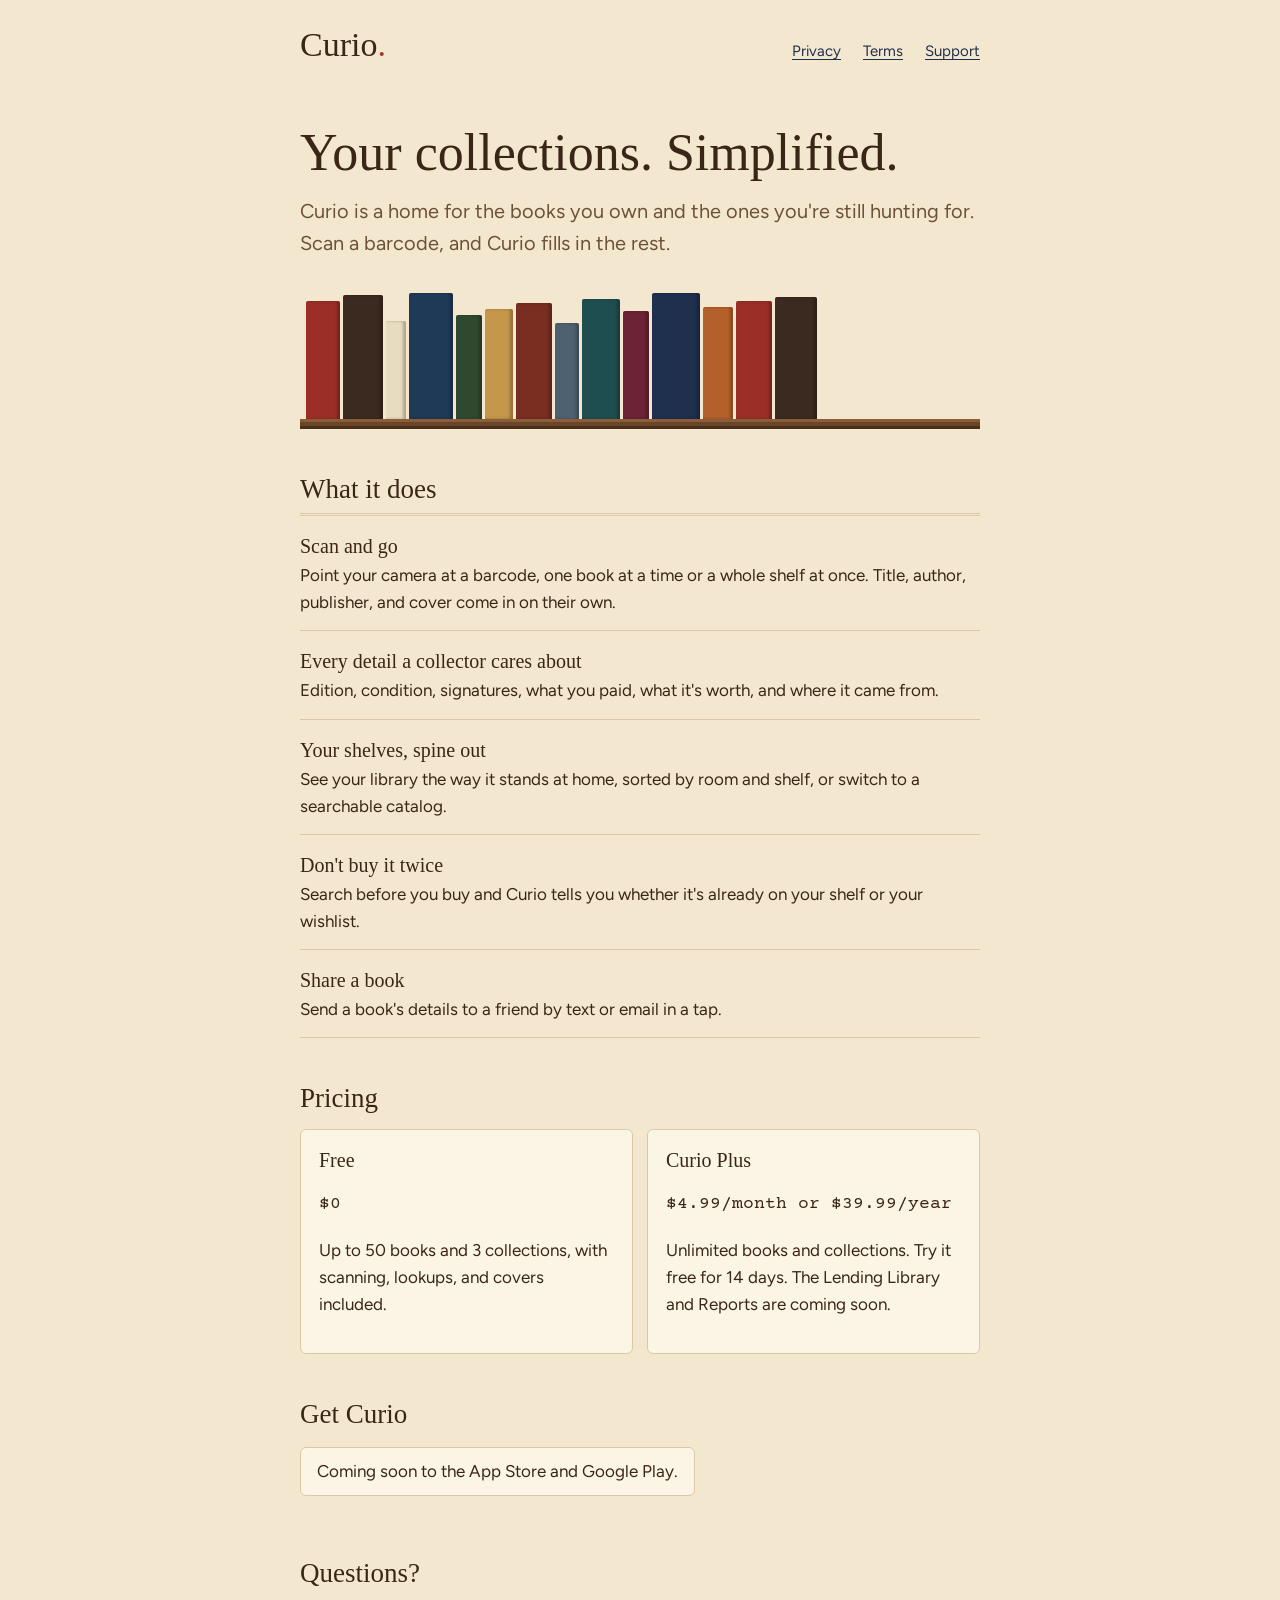
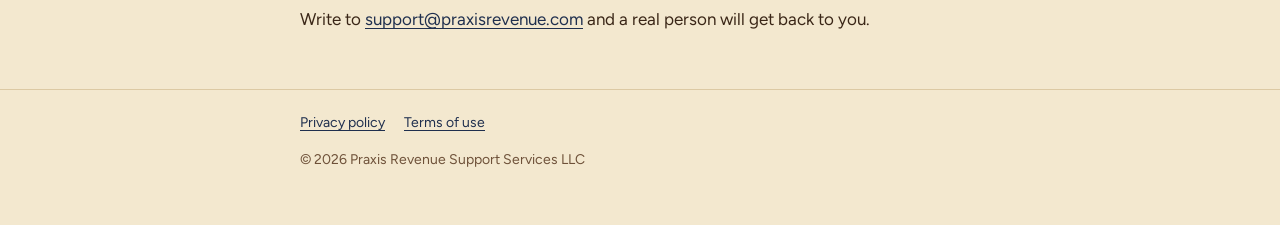
==== curio/index.html @ c0ea3e36 "Curio website: home page, privacy policy, terms of use Co-Authored-By: Claude Opus 5.5 <noreply@anth" ====
<!doctype html>
<html lang="en">
<head>
<meta charset="utf-8">
<meta name="viewport" content="width=device-width, initial-scale=1">
<title>Curio: Your collections. Simplified.</title>
<meta name="description" content="Curio is a home for your book collection: scan barcodes, track editions and condition, and see your library on the shelf.">
<link rel="preconnect" href="https://fonts.googleapis.com">
<link rel="preconnect" href="https://fonts.gstatic.com" crossorigin>
<link rel="stylesheet" href="https://fonts.googleapis.com/css2?family=IM+Fell+English&family=Figtree:wght@400;600&family=Courier+Prime&display=swap">
<link rel="stylesheet" href="style.css">
</head>
<body>
<header class="site">
  <div class="wrap">
    <a class="wordmark" href="./">Curio<span>.</span></a>
    <nav class="site" aria-label="Site">
      <a href="privacy/">Privacy</a>
      <a href="terms/">Terms</a>
      <a href="mailto:support@praxisrevenue.com">Support</a>
    </nav>
  </div>
  <div class="wrap"><hr class="rule"></div>
</header>

<main class="wrap">
  <h1>Your collections. Simplified.</h1>
  <p class="lede">Curio is a home for the books you own and the ones you're still hunting for. Scan a barcode, and Curio fills in the rest.</p>

  <div class="shelf" aria-hidden="true">
    <i style="width:34px;height:118px;background:#9B2F25"></i>
    <i style="width:40px;height:124px;background:#3B2A20"></i>
    <i style="width:20px;height:98px;background:#E8DCC0"></i>
    <i style="width:44px;height:126px;background:#1F3A57"></i>
    <i style="width:26px;height:104px;background:#2E4A2E"></i>
    <i style="width:28px;height:110px;background:#C4974A"></i>
    <i style="width:36px;height:116px;background:#7A2E22"></i>
    <i style="width:24px;height:96px;background:#4E6170"></i>
    <i style="width:38px;height:120px;background:#1F4E50"></i>
    <i style="width:26px;height:108px;background:#6B2335"></i>
    <i style="width:48px;height:126px;background:#1F2F4E"></i>
    <i style="width:30px;height:112px;background:#B4602A"></i>
    <i style="width:36px;height:118px;background:#9B2F25"></i>
    <i style="width:42px;height:122px;background:#3B2A20"></i>
  </div>
  <div class="ledge" aria-hidden="true"></div>

  <h2>What it does</h2>
  <ul class="features">
    <li><strong>Scan and go</strong>Point your camera at a barcode, one book at a time or a whole shelf at once. Title, author, publisher, and cover come in on their own.</li>
    <li><strong>Every detail a collector cares about</strong>Edition, condition, signatures, what you paid, what it's worth, and where it came from.</li>
    <li><strong>Your shelves, spine out</strong>See your library the way it stands at home, sorted by room and shelf, or switch to a searchable catalog.</li>
    <li><strong>Don't buy it twice</strong>Search before you buy and Curio tells you whether it's already on your shelf or your wishlist.</li>
    <li><strong>Share a book</strong>Send a book's details to a friend by text or email in a tap.</li>
  </ul>

  <h2>Pricing</h2>
  <div class="plans">
    <div class="plan">
      <h3>Free</h3>
      <p class="price">$0</p>
      <p>Up to 50 books and 3 collections, with scanning, lookups, and covers included.</p>
    </div>
    <div class="plan">
      <h3>Curio Plus</h3>
      <p class="price">$4.99/month or $39.99/year</p>
      <p>Unlimited books and collections. Try it free for 14 days. The Lending Library and Reports are coming soon.</p>
    </div>
  </div>

  <h2>Get Curio</h2>
  <p class="soon">Coming soon to the App Store and Google Play.</p>

  <h2>Questions?</h2>
  <p>Write to <a href="mailto:support@praxisrevenue.com">support@praxisrevenue.com</a> and a real person will get back to you.</p>
</main>

<footer class="site">
  <div class="wrap">
    <a href="privacy/">Privacy policy</a>
    <a href="terms/">Terms of use</a>
    <p>© 2026 Praxis Revenue Support Services LLC</p>
  </div>
</footer>
</body>
</html>
---- curio/style.css ----
:root {
  --bg: #F3E8CF;
  --surface: #FBF5E6;
  --text: #3A2617;
  --muted: #6E5139;
  --line: #DCC9A3;
  --navy: #1F2F4E;
  --rust: #A23A2B;
  --wood: #6B4528;
}
@media (prefers-color-scheme: dark) {
  :root {
    --bg: #141A26;
    --surface: #1C2332;
    --text: #EDE4D0;
    --muted: #B3A893;
    --line: #323B4E;
    --navy: #A9BCE0;
    --rust: #E08A6E;
    --wood: #8A5E3A;
  }
}
* { box-sizing: border-box; }
html { -webkit-text-size-adjust: 100%; }
body {
  margin: 0;
  background: var(--bg);
  color: var(--text);
  font: 17px/1.6 Figtree, system-ui, -apple-system, "Segoe UI", sans-serif;
}
a { color: var(--navy); text-underline-offset: 3px; }
a:hover { color: var(--rust); }
.wrap { max-width: 720px; margin: 0 auto; padding: 0 20px; }
header.site { padding: 28px 0 0; }
header.site .wrap { display: flex; justify-content: space-between; align-items: baseline; gap: 16px; flex-wrap: wrap; }
.wordmark { font-family: "IM Fell English", Georgia, serif; font-size: 34px; color: var(--text); text-decoration: none; line-height: 1; }
.wordmark span { color: var(--rust); }
nav.site a { margin-left: 18px; font-size: 15px; }
nav.site a:first-child { margin-left: 0; }
.rule { border: 0; border-top: 1px solid var(--line); border-bottom: 1px solid var(--line); height: 4px; margin: 14px 0 0; }
h1, h2, h3 { font-family: "IM Fell English", Georgia, serif; font-weight: 400; line-height: 1.2; }
h1 { font-size: clamp(34px, 7vw, 52px); margin: 40px 0 10px; }
h2 { font-size: 27px; margin: 44px 0 8px; }
h3 { font-size: 20px; margin: 26px 0 4px; }
p, li { max-width: 65ch; }
.lede { font-size: 20px; color: var(--muted); margin: 0 0 24px; }
.shelf { display: flex; align-items: flex-end; gap: 3px; height: 130px; padding: 0 6px; margin: 30px 0 0; overflow: hidden; }
.shelf i { display: block; border-radius: 2px 2px 0 0; box-shadow: inset -3px 0 3px rgba(0,0,0,.25); }
.ledge { height: 10px; background: var(--wood); border-top: 3px solid #8A5E3A; border-bottom: 3px solid #4A2F1B; }
.features { list-style: none; padding: 0; margin: 0; border-top: 3px double var(--line); }
.features li { padding: 14px 0; border-bottom: 1px solid var(--line); }
.features strong { font-family: "IM Fell English", Georgia, serif; font-weight: 400; font-size: 20px; display: block; }
.plans { display: grid; grid-template-columns: repeat(auto-fit, minmax(220px, 1fr)); gap: 14px; margin-top: 14px; }
.plan { background: var(--surface); border: 1px solid var(--line); border-radius: 6px; padding: 18px; }
.plan h3 { margin-top: 0; }
.price { font-family: "Courier Prime", "Courier New", monospace; font-size: 18px; }
.soon { display: inline-block; margin-top: 8px; padding: 10px 16px; border: 1px solid var(--line); border-radius: 6px; background: var(--surface); }
.doc h2 { font-size: 24px; margin-top: 34px; }
.meta { color: var(--muted); font-size: 15px; }
footer.site { margin: 56px 0 0; padding: 22px 0 40px; border-top: 1px solid var(--line); font-size: 14px; color: var(--muted); }
footer.site a { margin-right: 16px; }
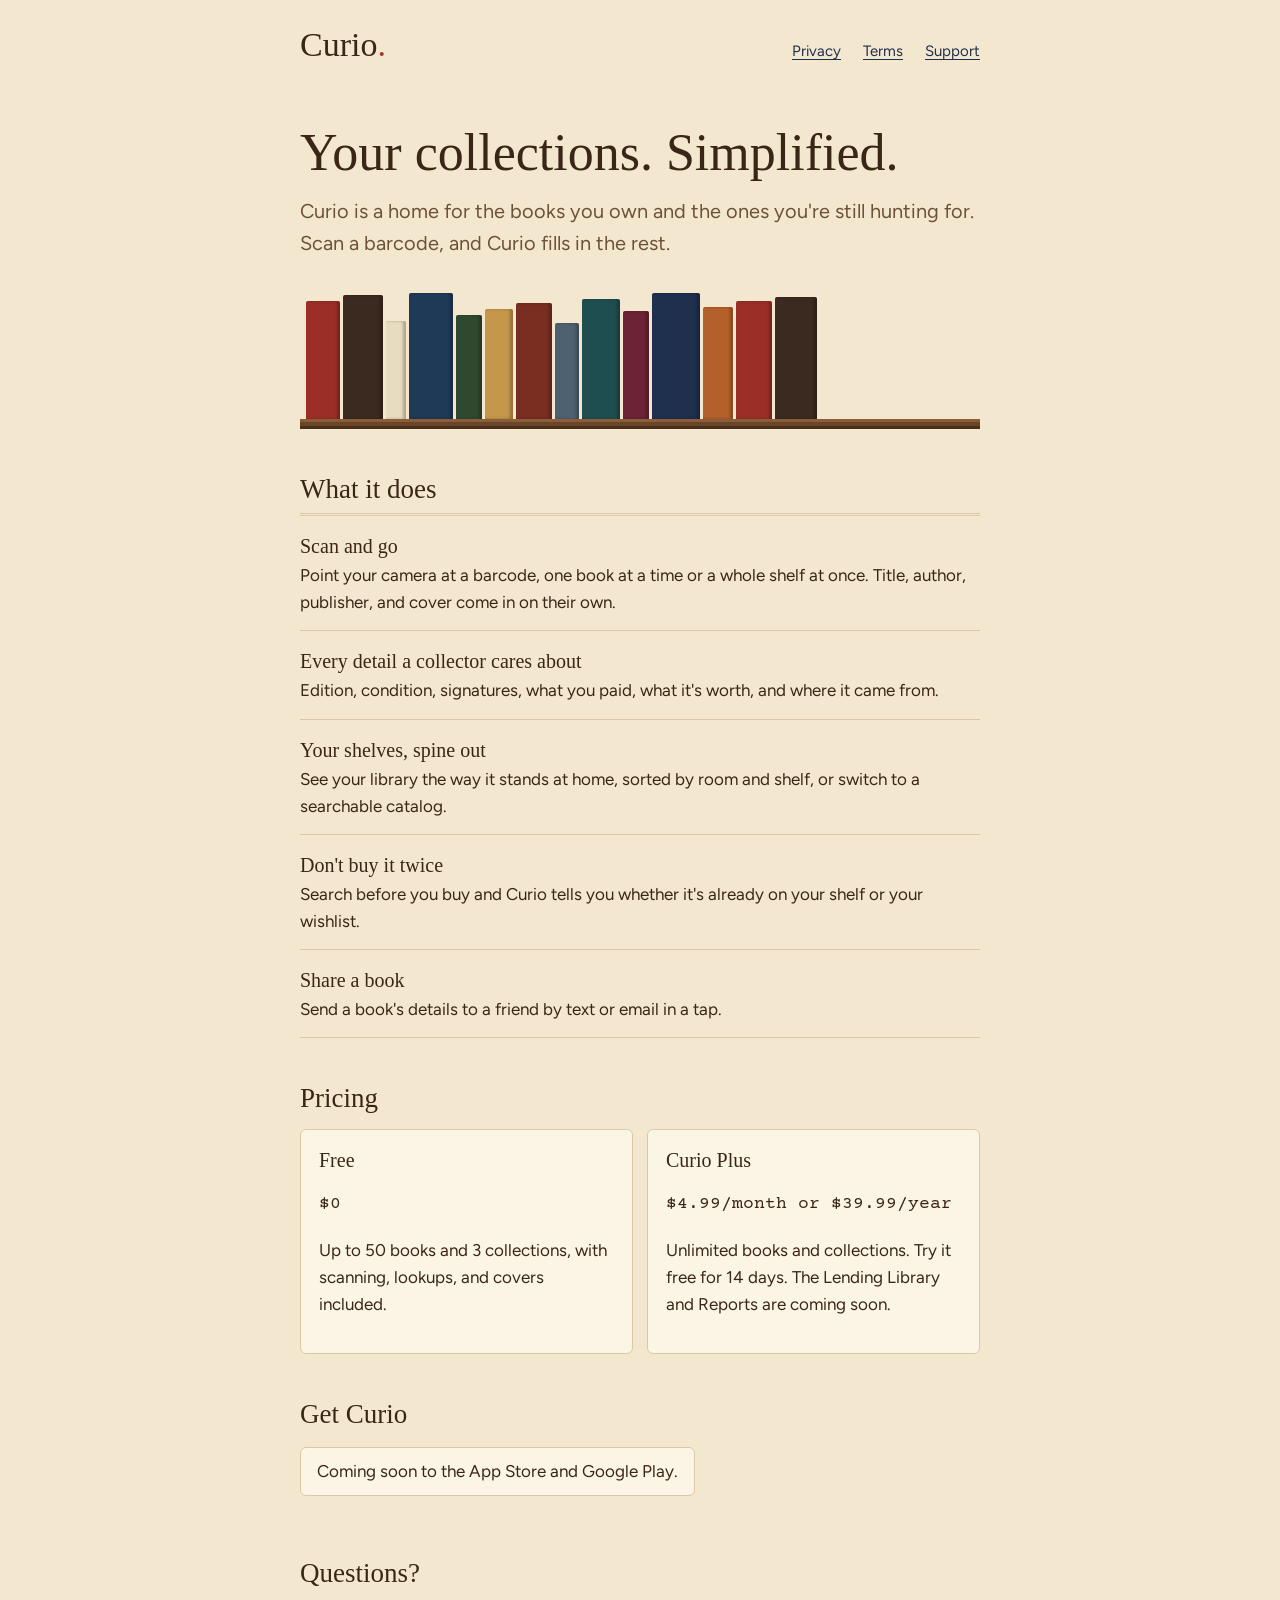
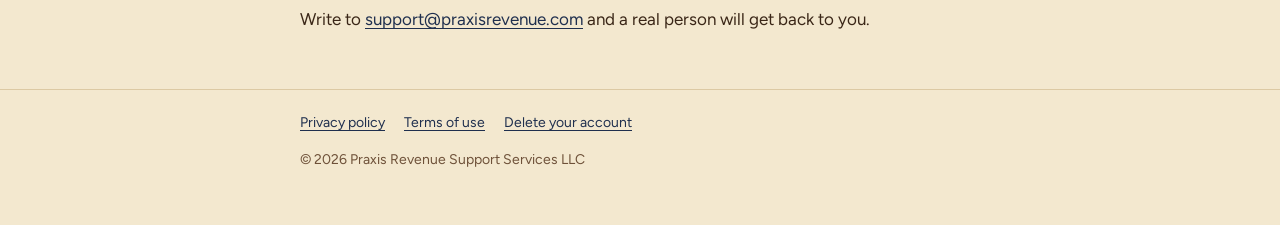
==== commit fb8d5fa9: "Account deletion page for Google Play Co-Authored-By: Claude Opus 5.5 <noreply@anthropic.com> Claude" ====
--- a/curio/index.html
+++ b/curio/index.html
@@ -79,6 +79,7 @@
   <div class="wrap">
     <a href="privacy/">Privacy policy</a>
     <a href="terms/">Terms of use</a>
+    <a href="delete-account/">Delete your account</a>
     <p>© 2026 Praxis Revenue Support Services LLC</p>
   </div>
 </footer>
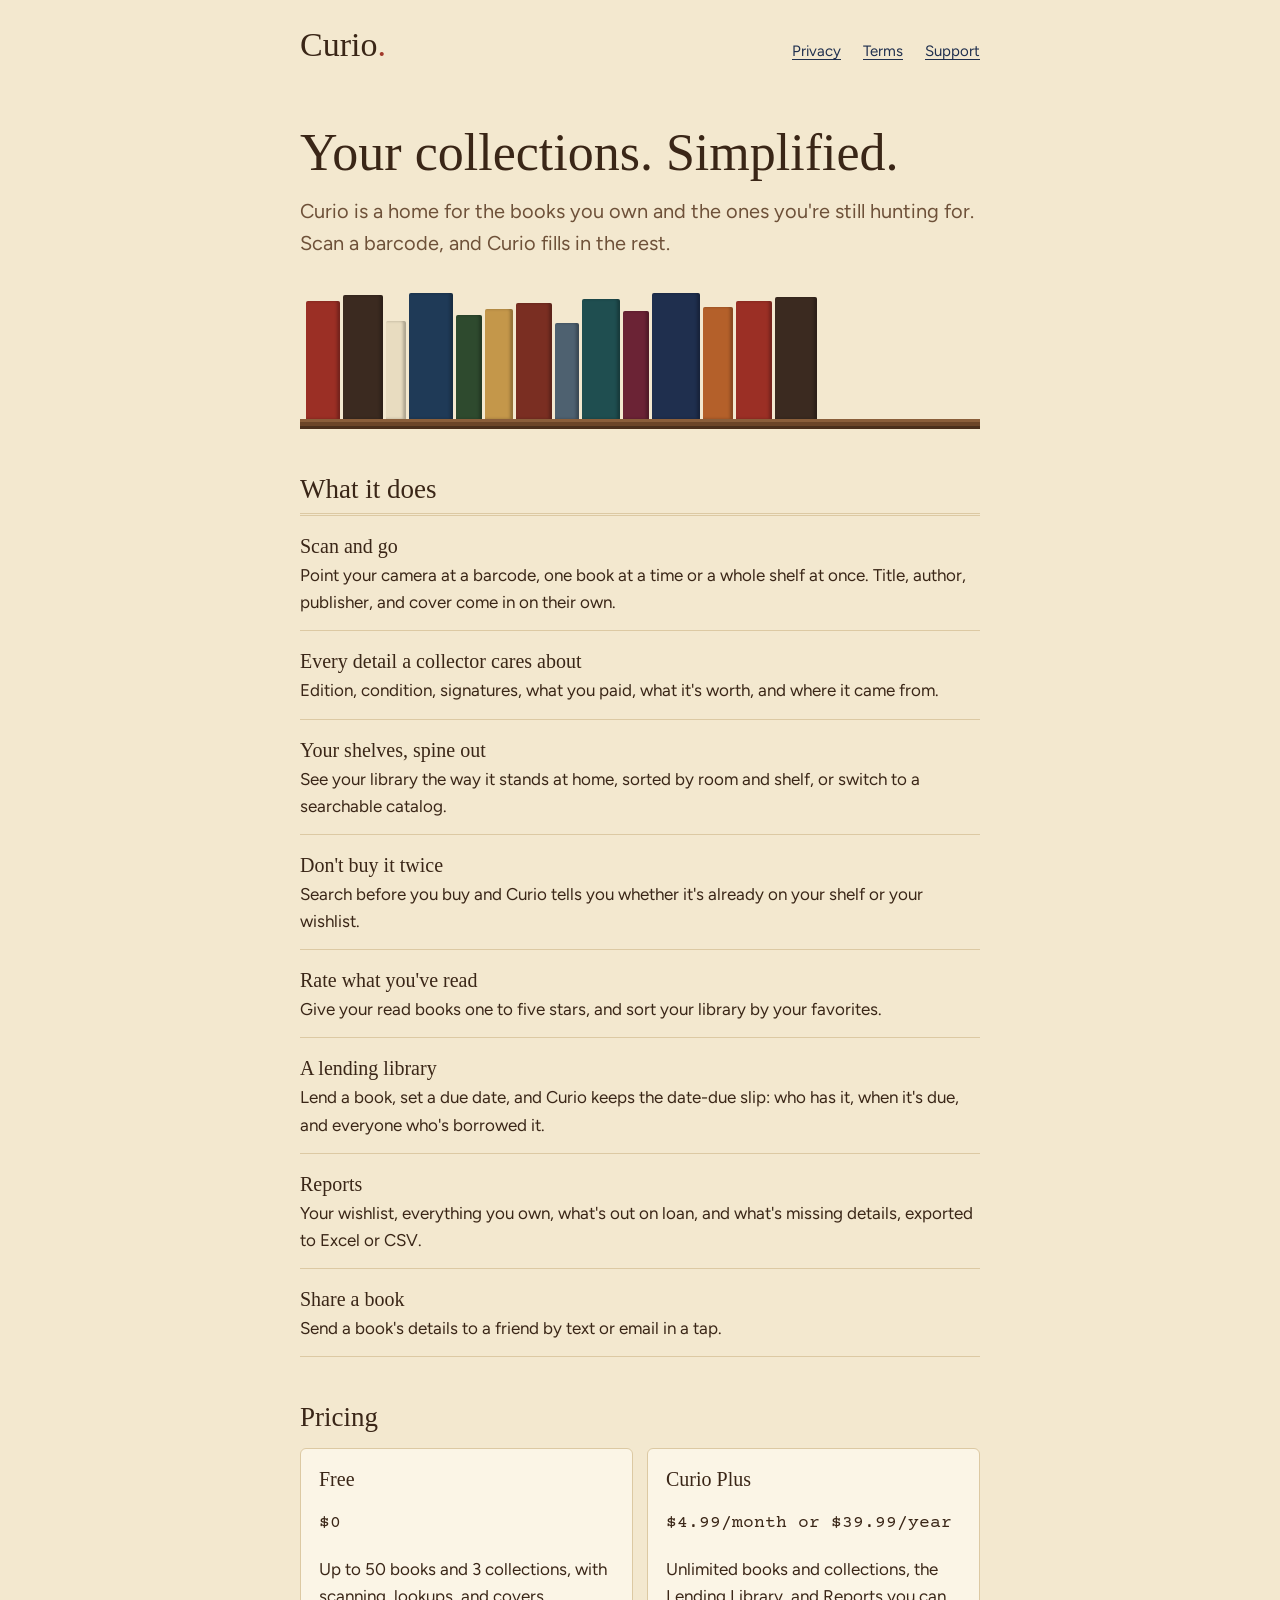
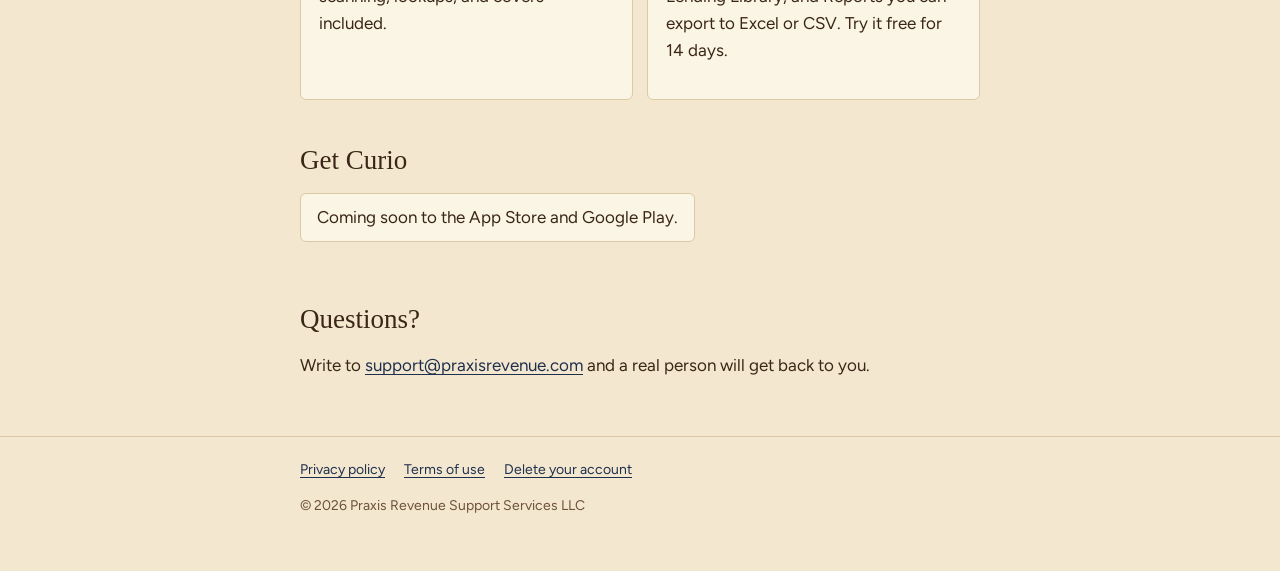
==== commit 67143c29: "Privacy policy: borrowers and contacts; home page: lending, ratings, reports Co-Authored-By: Claude " ====
--- a/curio/index.html
+++ b/curio/index.html
@@ -51,6 +51,9 @@
     <li><strong>Every detail a collector cares about</strong>Edition, condition, signatures, what you paid, what it's worth, and where it came from.</li>
     <li><strong>Your shelves, spine out</strong>See your library the way it stands at home, sorted by room and shelf, or switch to a searchable catalog.</li>
     <li><strong>Don't buy it twice</strong>Search before you buy and Curio tells you whether it's already on your shelf or your wishlist.</li>
+    <li><strong>Rate what you've read</strong>Give your read books one to five stars, and sort your library by your favorites.</li>
+    <li><strong>A lending library</strong>Lend a book, set a due date, and Curio keeps the date-due slip: who has it, when it's due, and everyone who's borrowed it.</li>
+    <li><strong>Reports</strong>Your wishlist, everything you own, what's out on loan, and what's missing details, exported to Excel or CSV.</li>
     <li><strong>Share a book</strong>Send a book's details to a friend by text or email in a tap.</li>
   </ul>
 
@@ -64,7 +67,7 @@
     <div class="plan">
       <h3>Curio Plus</h3>
       <p class="price">$4.99/month or $39.99/year</p>
-      <p>Unlimited books and collections. Try it free for 14 days. The Lending Library and Reports are coming soon.</p>
+      <p>Unlimited books and collections, the Lending Library, and Reports you can export to Excel or CSV. Try it free for 14 days.</p>
     </div>
   </div>
 
